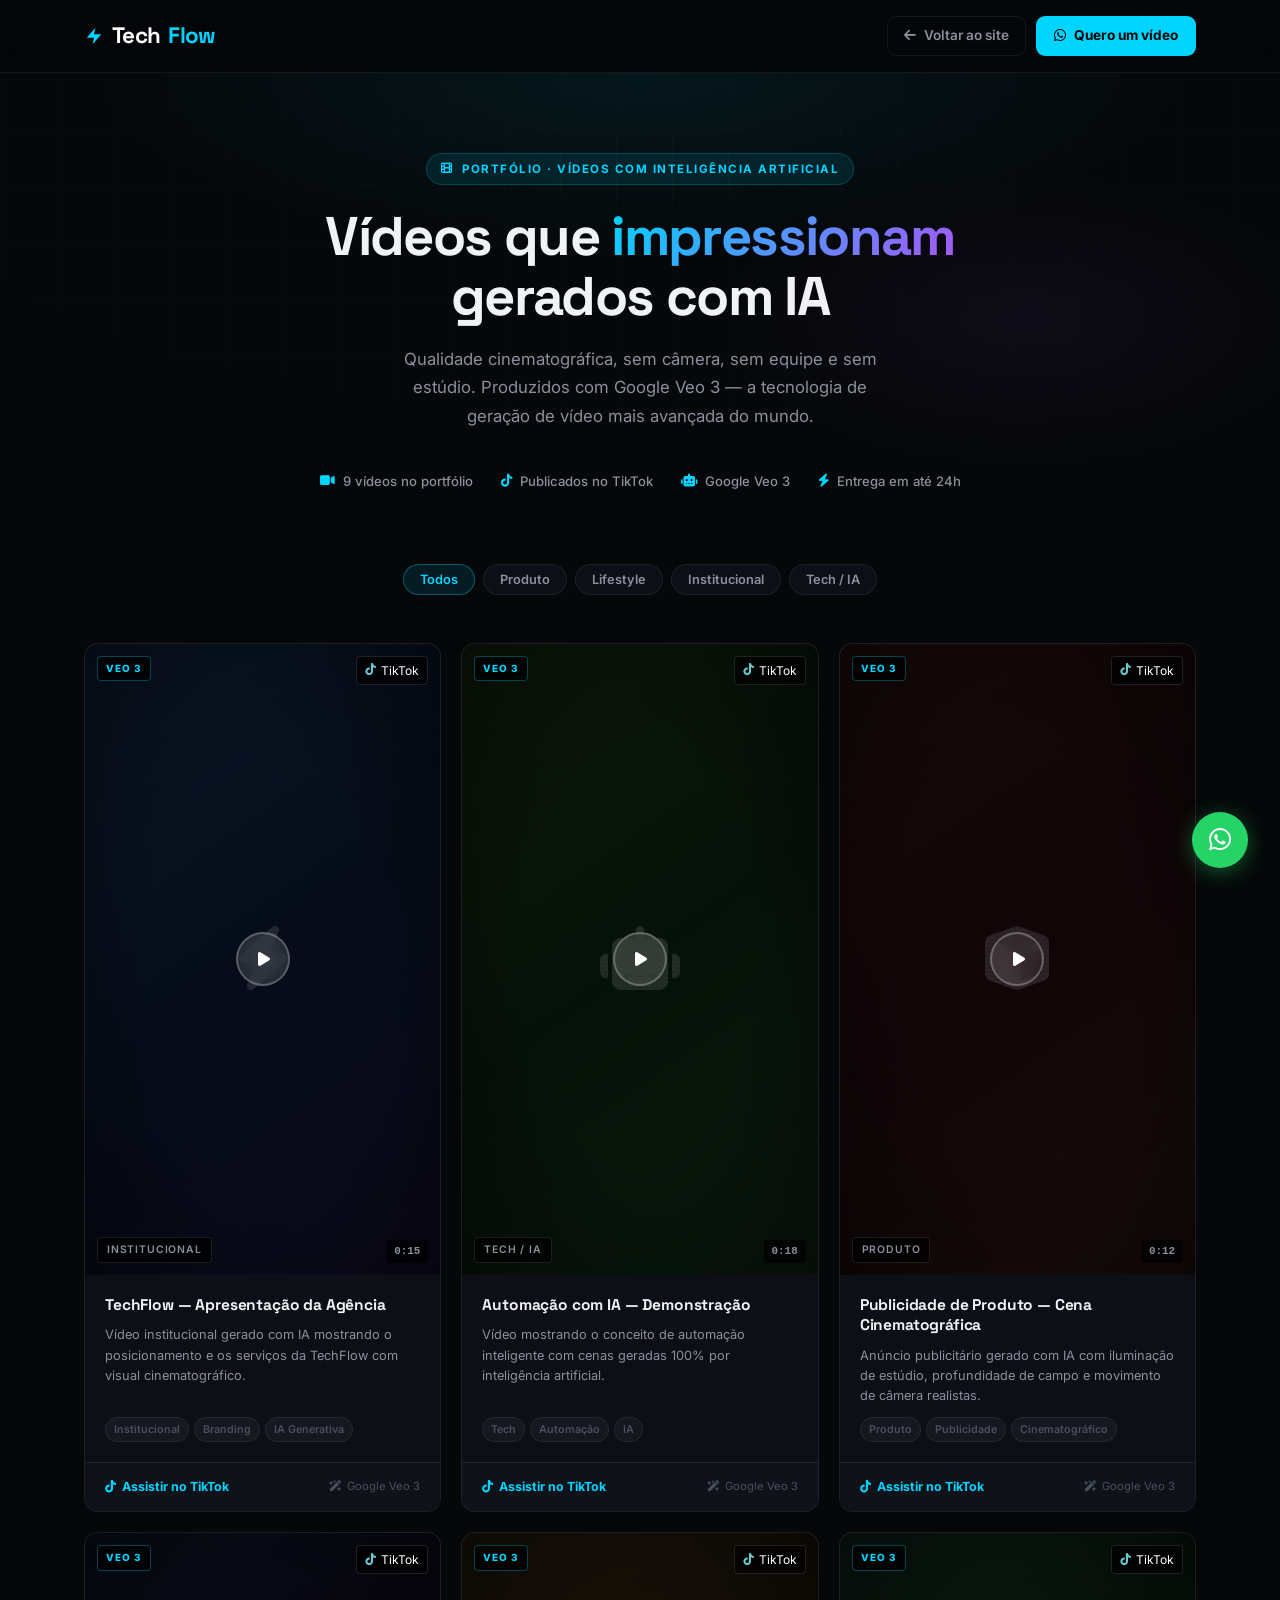
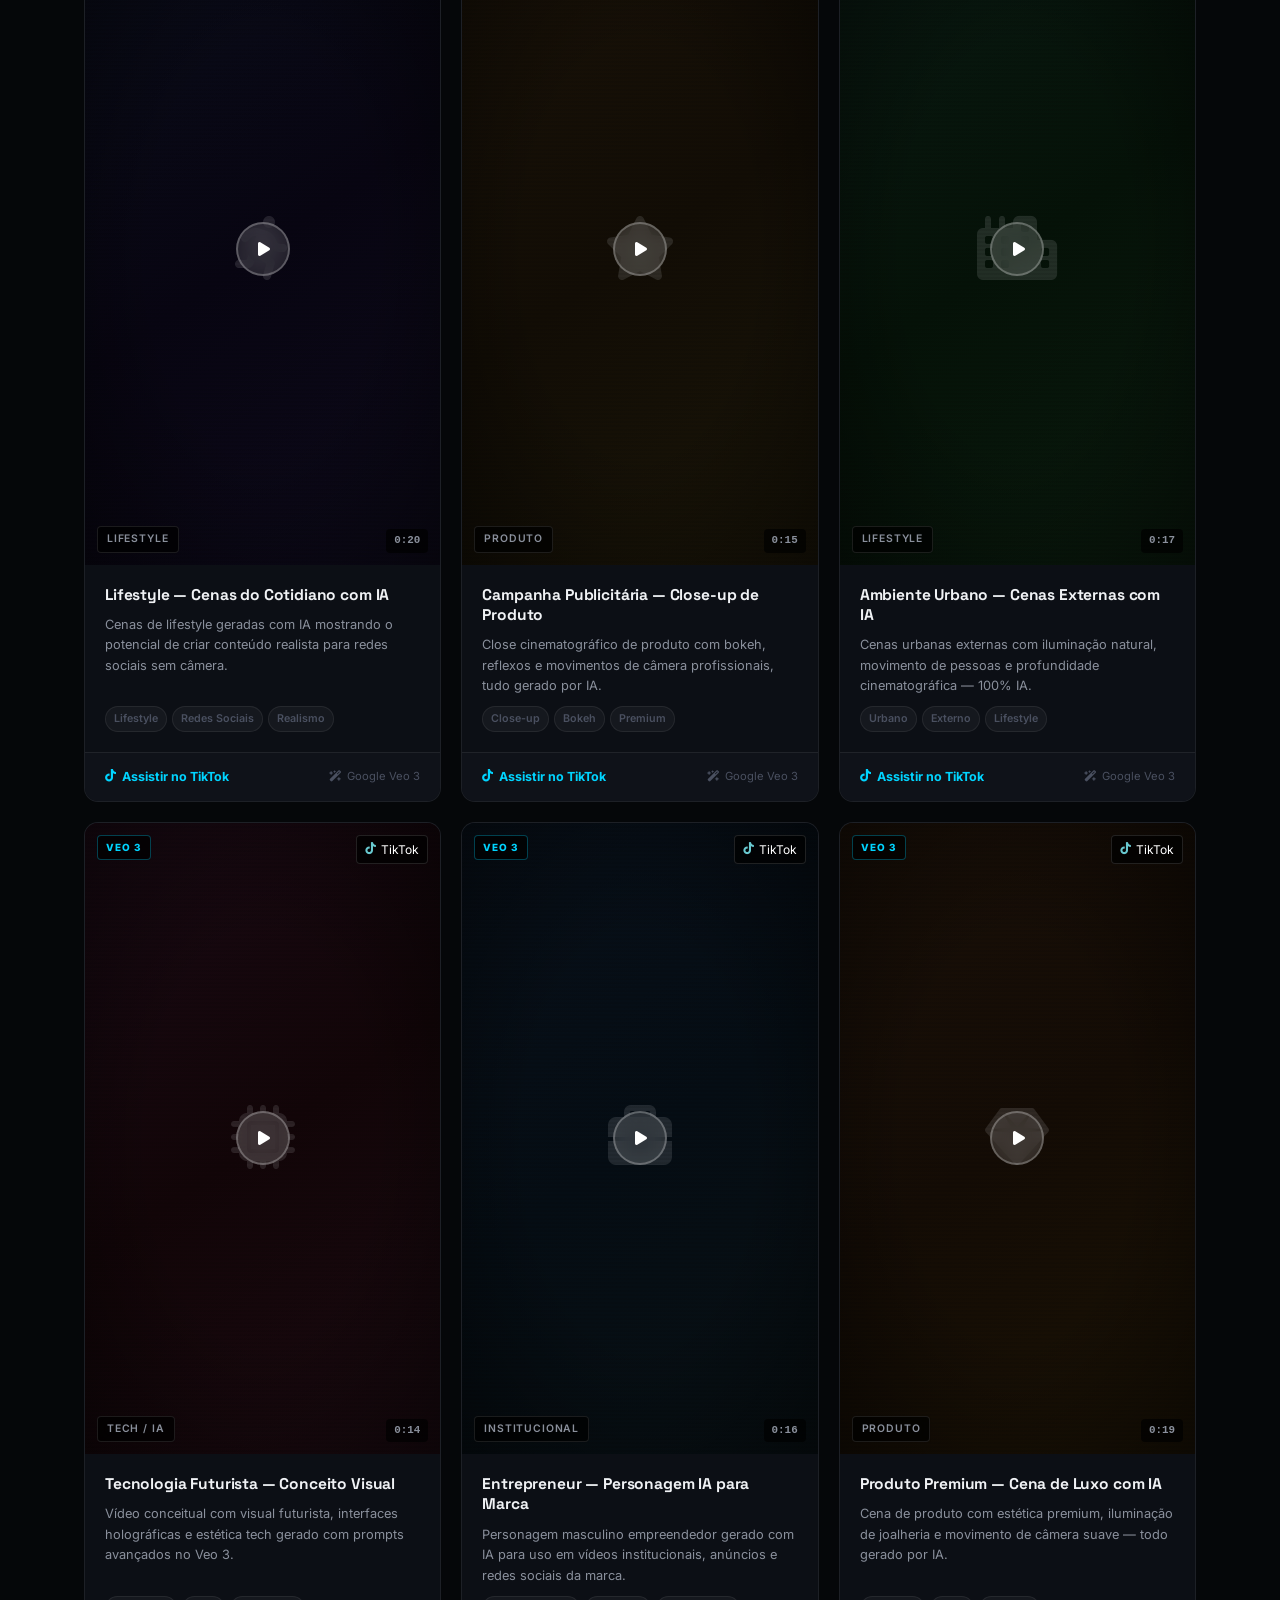
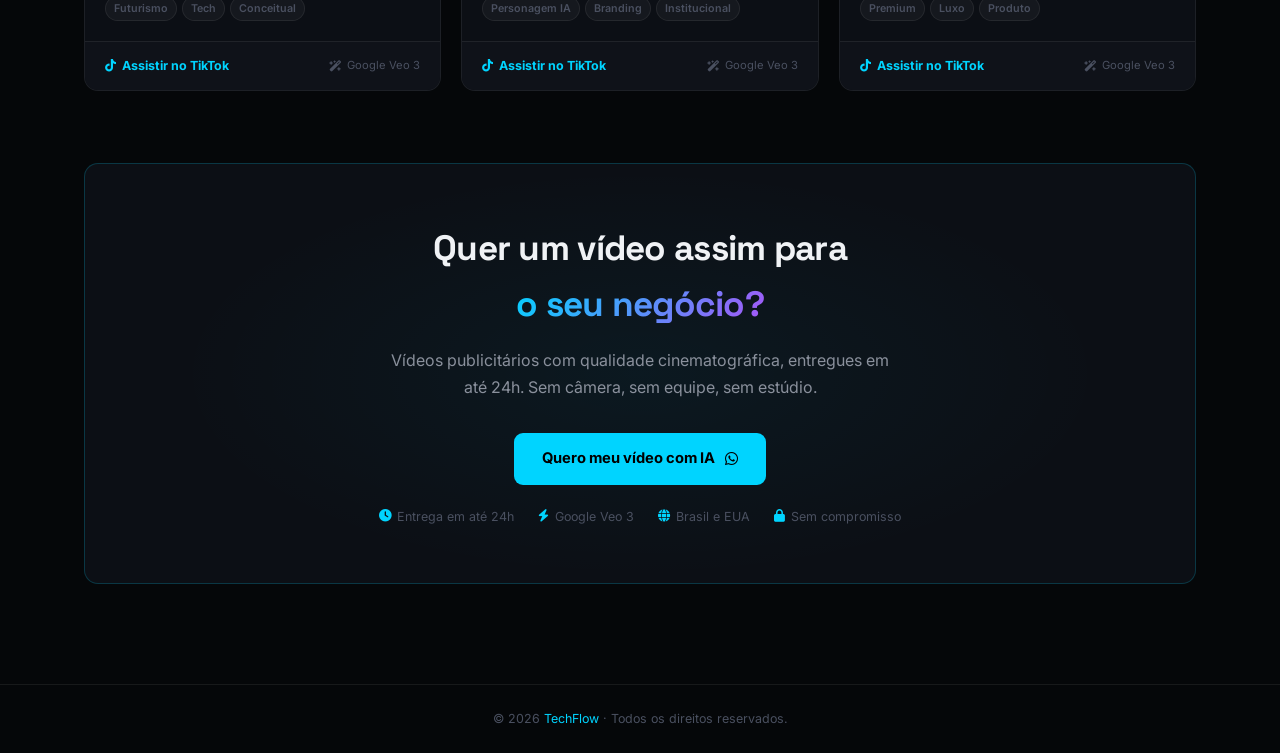
==== videos.html @ dba4c7e2 "projeto final" ====
<!doctype html>
<html lang="pt-br">
  <head>
    <meta charset="UTF-8" />
    <meta name="viewport" content="width=device-width, initial-scale=1.0" />
    <title>Vídeos com IA | TechFlow</title>
    <meta name="description" content="Portfólio de vídeos publicitários gerados com Inteligência Artificial pela TechFlow. Qualidade cinematográfica sem câmera." />

    <!-- Open Graph -->
    <meta property="og:title" content="Vídeos com IA | TechFlow" />
    <meta property="og:description" content="Vídeos publicitários gerados com IA. Qualidade cinematográfica, entrega rápida." />
    <meta property="og:url" content="https://site-techflow.vercel.app/videos.html" />

    <!-- Favicon -->
    <link rel="icon" type="image/svg+xml" href="data:image/svg+xml,<svg xmlns='http://www.w3.org/2000/svg' viewBox='0 0 32 32'><rect width='32' height='32' rx='8' fill='%2305070a'/><text x='50%25' y='54%25' dominant-baseline='middle' text-anchor='middle' font-size='20' fill='%2300d4ff'>⚡</text></svg>" />

    <!-- Fonts -->
    <link rel="preconnect" href="https://fonts.googleapis.com" />
    <link rel="preconnect" href="https://fonts.gstatic.com" crossorigin />
    <link href="https://fonts.googleapis.com/css2?family=Inter:wght@300;400;500;600;700;800;900&family=Space+Grotesk:wght@400;500;600;700;800&display=swap" rel="stylesheet" />
    <link rel="stylesheet" href="https://cdnjs.cloudflare.com/ajax/libs/font-awesome/6.5.0/css/all.min.css" />

    <style>
      *, *::before, *::after { margin: 0; padding: 0; box-sizing: border-box; }

      :root {
        --cyan:       #00d4ff;
        --cyan-dim:   rgba(0,212,255,0.10);
        --purple:     #a855f7;
        --green:      #22c55e;
        --bg:         #050709;
        --bg-card:    #0c0f15;
        --bg-card2:   #0f1219;
        --border:     rgba(255,255,255,0.07);
        --border-h:   rgba(0,212,255,0.35);
        --text:       #f0f2f5;
        --text-muted: #8a909c;
        --text-dim:   #4a5060;
        --radius:     14px;
        --radius-sm:  9px;
        --font-d:     'Space Grotesk', sans-serif;
        --font-b:     'Inter', sans-serif;
        --ease:       cubic-bezier(0.4,0,0.2,1);
        --t:          0.22s var(--ease);
      }

      html { scroll-behavior: smooth; }

      body {
        background: var(--bg);
        color: var(--text);
        font-family: var(--font-b);
        overflow-x: hidden;
        -webkit-font-smoothing: antialiased;
        line-height: 1.6;
      }

      .container { max-width: 1160px; margin: 0 auto; padding: 0 24px; }

      /* ===== HEADER ===== */
      header {
        position: sticky;
        top: 0;
        z-index: 300;
        background: rgba(5,7,9,0.85);
        backdrop-filter: blur(20px);
        -webkit-backdrop-filter: blur(20px);
        border-bottom: 1px solid var(--border);
      }
      .nav-inner {
        display: flex;
        justify-content: space-between;
        align-items: center;
        padding: 16px 24px;
        max-width: 1160px;
        margin: 0 auto;
      }
      .logo {
        font-family: var(--font-d);
        font-size: 1.4rem;
        font-weight: 800;
        color: #fff;
        text-decoration: none;
        display: flex;
        align-items: center;
        gap: 8px;
        letter-spacing: -0.03em;
      }
      .logo span { color: var(--cyan); }

      .nav-back {
        display: inline-flex;
        align-items: center;
        gap: 8px;
        font-size: 0.85rem;
        font-weight: 600;
        color: var(--text-muted);
        text-decoration: none;
        border: 1px solid var(--border);
        padding: 8px 16px;
        border-radius: var(--radius-sm);
        transition: var(--t);
      }
      .nav-back:hover { color: var(--cyan); border-color: var(--border-h); }

      .nav-cta-header {
        display: inline-flex;
        align-items: center;
        gap: 8px;
        background: var(--cyan);
        color: #000;
        font-weight: 700;
        font-size: 0.85rem;
        padding: 9px 18px;
        border-radius: var(--radius-sm);
        text-decoration: none;
        transition: var(--t);
      }
      .nav-cta-header:hover { background: #00bfe8; transform: translateY(-1px); }

      .nav-actions { display: flex; align-items: center; gap: 10px; }

      /* ===== HERO ===== */
      .page-hero {
        padding: 80px 0 64px;
        text-align: center;
        position: relative;
        overflow: hidden;
      }
      .page-hero::before {
        content: '';
        position: absolute;
        inset: 0;
        background:
          radial-gradient(ellipse 70% 60% at 50% 0%, rgba(0,212,255,0.08) 0%, transparent 65%),
          radial-gradient(ellipse 40% 50% at 80% 50%, rgba(168,85,247,0.06) 0%, transparent 60%);
        pointer-events: none;
      }
      .page-hero::after {
        content: '';
        position: absolute;
        inset: 0;
        background-image:
          linear-gradient(rgba(255,255,255,0.018) 1px, transparent 1px),
          linear-gradient(90deg, rgba(255,255,255,0.018) 1px, transparent 1px);
        background-size: 56px 56px;
        mask-image: radial-gradient(ellipse 80% 70% at 50% 20%, black, transparent);
        pointer-events: none;
      }

      .page-hero-content { position: relative; z-index: 1; }

      .hero-badge {
        display: inline-flex;
        align-items: center;
        gap: 8px;
        font-size: 0.72rem;
        font-weight: 700;
        letter-spacing: 0.13em;
        text-transform: uppercase;
        color: var(--cyan);
        background: var(--cyan-dim);
        border: 1px solid rgba(0,212,255,0.2);
        padding: 6px 14px;
        border-radius: 100px;
        margin-bottom: 22px;
      }

      .page-hero h1 {
        font-family: var(--font-d);
        font-size: clamp(2rem, 5vw, 3.4rem);
        font-weight: 800;
        line-height: 1.1;
        letter-spacing: -0.03em;
        margin-bottom: 18px;
      }
      .gradient-text {
        background: linear-gradient(130deg, var(--cyan) 0%, var(--purple) 100%);
        -webkit-background-clip: text;
        -webkit-text-fill-color: transparent;
        background-clip: text;
      }

      .page-hero p {
        color: var(--text-muted);
        font-size: 1.05rem;
        max-width: 520px;
        margin: 0 auto 40px;
        line-height: 1.7;
      }

      .hero-meta {
        display: flex;
        align-items: center;
        justify-content: center;
        gap: 28px;
        flex-wrap: wrap;
        margin-bottom: 8px;
      }
      .meta-item {
        display: flex;
        align-items: center;
        gap: 8px;
        font-size: 0.82rem;
        color: var(--text-muted);
        font-weight: 500;
      }
      .meta-item i { color: var(--cyan); }

      /* ===== FILTER BAR ===== */
      .filter-bar {
        padding: 0 0 48px;
        display: flex;
        justify-content: center;
        gap: 8px;
        flex-wrap: wrap;
      }
      .filter-btn {
        background: var(--bg-card);
        border: 1px solid var(--border);
        color: var(--text-muted);
        font-family: var(--font-b);
        font-size: 0.8rem;
        font-weight: 600;
        padding: 7px 16px;
        border-radius: 100px;
        cursor: pointer;
        transition: var(--t);
      }
      .filter-btn:hover { border-color: var(--border-h); color: var(--text); }
      .filter-btn.active {
        background: var(--cyan-dim);
        border-color: rgba(0,212,255,0.35);
        color: var(--cyan);
      }

      /* ===== VIDEO GRID ===== */
      .videos-section { padding-bottom: 100px; }

      .video-grid {
        display: grid;
        grid-template-columns: repeat(3, 1fr);
        gap: 20px;
      }

      .video-card {
        background: var(--bg-card);
        border: 1px solid var(--border);
        border-radius: var(--radius);
        overflow: hidden;
        display: flex;
        flex-direction: column;
        transition: border-color var(--t), transform var(--t), box-shadow var(--t);
        cursor: pointer;
        text-decoration: none;
        color: inherit;
      }
      .video-card:hover {
        border-color: var(--border-h);
        transform: translateY(-6px);
        box-shadow: 0 20px 52px rgba(0,212,255,0.09);
      }
      .video-card:hover .play-btn { transform: scale(1.12); background: var(--cyan); }
      .video-card:hover .play-btn i { color: #000; }
      .video-card:hover .thumb-overlay { opacity: 1; }

      /* Thumbnail area */
      .video-thumb {
        position: relative;
        aspect-ratio: 9/16;
        background: var(--bg-card2);
        overflow: hidden;
        display: flex;
        align-items: center;
        justify-content: center;
      }

      /* Fake cinematic thumbnail */
      .video-thumb-bg {
        position: absolute;
        inset: 0;
        display: flex;
        align-items: center;
        justify-content: center;
      }

      .thumb-gradient-1 { background: linear-gradient(145deg, #0a1628 0%, #050d1a 50%, #0d0a1f 100%); }
      .thumb-gradient-2 { background: linear-gradient(145deg, #0d1a0a 0%, #051208 50%, #0a1a0d 100%); }
      .thumb-gradient-3 { background: linear-gradient(145deg, #1a0a0a 0%, #120508 50%, #1a0d0a 100%); }
      .thumb-gradient-4 { background: linear-gradient(145deg, #0a0d1a 0%, #080512 50%, #0d0a1a 100%); }
      .thumb-gradient-5 { background: linear-gradient(145deg, #1a1208 0%, #120d05 50%, #1a1508 100%); }
      .thumb-gradient-6 { background: linear-gradient(145deg, #0a1a12 0%, #051208 50%, #0a1a0d 100%); }
      .thumb-gradient-7 { background: linear-gradient(145deg, #1a0a14 0%, #120508 50%, #1a0a10 100%); }
      .thumb-gradient-8 { background: linear-gradient(145deg, #08101a 0%, #050d14 50%, #081014 100%); }
      .thumb-gradient-9 { background: linear-gradient(145deg, #1a1008 0%, #140c05 50%, #1a1205 100%); }

      .thumb-icon {
        font-size: 4rem;
        opacity: 0.12;
        position: absolute;
      }
      .thumb-scanlines {
        position: absolute;
        inset: 0;
        background: repeating-linear-gradient(
          0deg,
          transparent,
          transparent 2px,
          rgba(0,0,0,0.08) 2px,
          rgba(0,0,0,0.08) 4px
        );
        pointer-events: none;
      }
      .thumb-vignette {
        position: absolute;
        inset: 0;
        background: radial-gradient(ellipse 80% 80% at 50% 50%, transparent 40%, rgba(0,0,0,0.6) 100%);
        pointer-events: none;
      }

      /* "AI" badge on thumb */
      .thumb-ai-badge {
        position: absolute;
        top: 12px;
        left: 12px;
        background: rgba(0,0,0,0.7);
        border: 1px solid rgba(0,212,255,0.3);
        color: var(--cyan);
        font-size: 0.62rem;
        font-weight: 800;
        letter-spacing: 0.1em;
        text-transform: uppercase;
        padding: 4px 8px;
        border-radius: 4px;
        backdrop-filter: blur(8px);
      }

      /* TikTok badge */
      .thumb-platform {
        position: absolute;
        top: 12px;
        right: 12px;
        background: rgba(0,0,0,0.7);
        border: 1px solid rgba(255,255,255,0.12);
        color: #fff;
        font-size: 0.75rem;
        padding: 4px 8px;
        border-radius: 4px;
        backdrop-filter: blur(8px);
        display: flex;
        align-items: center;
        gap: 5px;
      }
      .thumb-platform i { color: #69c9d0; }

      /* Category tag on thumb */
      .thumb-category {
        position: absolute;
        bottom: 12px;
        left: 12px;
        background: rgba(0,0,0,0.7);
        border: 1px solid rgba(255,255,255,0.1);
        color: var(--text-muted);
        font-size: 0.65rem;
        font-weight: 600;
        padding: 4px 9px;
        border-radius: 4px;
        backdrop-filter: blur(8px);
        text-transform: uppercase;
        letter-spacing: 0.08em;
      }

      /* Duration */
      .thumb-duration {
        position: absolute;
        bottom: 12px;
        right: 12px;
        background: rgba(0,0,0,0.7);
        color: var(--text-muted);
        font-size: 0.68rem;
        font-weight: 600;
        padding: 3px 8px;
        border-radius: 4px;
        font-family: monospace;
      }

      /* Play button */
      .play-btn {
        position: absolute;
        width: 54px;
        height: 54px;
        background: rgba(255,255,255,0.1);
        border: 2px solid rgba(255,255,255,0.25);
        border-radius: 50%;
        display: flex;
        align-items: center;
        justify-content: center;
        backdrop-filter: blur(10px);
        transition: var(--t);
        z-index: 2;
      }
      .play-btn i { color: #fff; font-size: 1rem; margin-left: 3px; }

      .thumb-overlay {
        position: absolute;
        inset: 0;
        background: rgba(0,212,255,0.06);
        opacity: 0;
        transition: opacity var(--t);
        pointer-events: none;
      }

      /* Card body */
      .video-card-body {
        padding: 20px;
        flex: 1;
        display: flex;
        flex-direction: column;
        gap: 10px;
      }
      .video-card-body h3 {
        font-family: var(--font-d);
        font-size: 0.97rem;
        font-weight: 700;
        line-height: 1.3;
        letter-spacing: -0.01em;
      }
      .video-card-body p {
        color: var(--text-muted);
        font-size: 0.8rem;
        line-height: 1.6;
        flex: 1;
      }

      .video-tags {
        display: flex;
        flex-wrap: wrap;
        gap: 5px;
        margin-top: auto;
      }
      .vtag {
        font-size: 0.67rem;
        font-weight: 600;
        color: var(--text-dim);
        background: rgba(255,255,255,0.04);
        border: 1px solid var(--border);
        padding: 3px 8px;
        border-radius: 100px;
      }

      .video-card-footer {
        padding: 14px 20px;
        border-top: 1px solid var(--border);
        display: flex;
        align-items: center;
        justify-content: space-between;
        background: var(--bg-card2);
      }
      .vcard-link {
        display: flex;
        align-items: center;
        gap: 6px;
        font-size: 0.78rem;
        font-weight: 700;
        color: var(--cyan);
      }
      .vcard-tool {
        font-size: 0.7rem;
        color: var(--text-dim);
        display: flex;
        align-items: center;
        gap: 5px;
      }
      .vcard-tool i { color: var(--text-dim); }

      /* ===== CTA FINAL ===== */
      .page-cta {
        margin-top: 72px;
        background: var(--bg-card);
        border: 1px solid rgba(0,212,255,0.2);
        border-radius: var(--radius);
        padding: 56px 40px;
        text-align: center;
        position: relative;
        overflow: hidden;
      }
      .page-cta::before {
        content: '';
        position: absolute;
        inset: 0;
        background: radial-gradient(ellipse 60% 70% at 50% 50%, rgba(0,212,255,0.05) 0%, transparent 70%);
        pointer-events: none;
      }
      .page-cta-content { position: relative; z-index: 1; }
      .page-cta h2 {
        font-family: var(--font-d);
        font-size: clamp(1.5rem, 3.5vw, 2.2rem);
        font-weight: 800;
        letter-spacing: -0.02em;
        margin-bottom: 14px;
      }
      .page-cta p {
        color: var(--text-muted);
        font-size: 1rem;
        max-width: 500px;
        margin: 0 auto 32px;
        line-height: 1.7;
      }
      .btn-primary {
        display: inline-flex;
        align-items: center;
        gap: 10px;
        background: var(--cyan);
        color: #000;
        padding: 14px 28px;
        border-radius: var(--radius-sm);
        font-weight: 700;
        font-size: 0.92rem;
        text-decoration: none;
        transition: var(--t);
      }
      .btn-primary:hover {
        background: #00bfe8;
        transform: translateY(-2px);
        box-shadow: 0 8px 32px rgba(0,212,255,0.3);
      }

      .cta-meta {
        display: flex;
        align-items: center;
        justify-content: center;
        gap: 24px;
        margin-top: 22px;
        flex-wrap: wrap;
      }
      .cta-meta span {
        display: flex;
        align-items: center;
        gap: 6px;
        font-size: 0.78rem;
        color: var(--text-dim);
      }
      .cta-meta i { color: var(--cyan); }

      /* ===== FOOTER MINI ===== */
      .footer-mini {
        border-top: 1px solid var(--border);
        padding: 24px;
        text-align: center;
      }
      .footer-mini p { color: var(--text-dim); font-size: 0.78rem; }
      .footer-mini a { color: var(--cyan); text-decoration: none; }

      /* WhatsApp float */
      .whatsapp-float {
        position: fixed;
        width: 56px;
        height: 56px;
        bottom: 32px;
        right: 32px;
        background: #25d366;
        color: #fff;
        border-radius: 50%;
        display: flex;
        align-items: center;
        justify-content: center;
        font-size: 1.6rem;
        box-shadow: 0 4px 22px rgba(37,211,102,0.4);
        z-index: 999;
        text-decoration: none;
        transition: var(--t);
      }
      .whatsapp-float:hover { transform: scale(1.1); box-shadow: 0 6px 30px rgba(37,211,102,0.55); }

      /* ===== REVEAL ===== */
      .reveal {
        opacity: 0;
        transform: translateY(20px);
        transition: opacity 0.5s var(--ease), transform 0.5s var(--ease);
      }
      .reveal.revealed { opacity: 1; transform: translateY(0); }

      /* ===== RESPONSIVE ===== */
      @media (max-width: 900px) {
        .video-grid { grid-template-columns: repeat(2, 1fr); }
      }
      @media (max-width: 600px) {
        .video-grid { grid-template-columns: 1fr; }
        .nav-actions .nav-back span { display: none; }
        .page-hero h1 { font-size: 1.9rem; }
        .page-cta { padding: 40px 20px; }
        .cta-meta { gap: 14px; }
        .whatsapp-float { width: 50px; height: 50px; bottom: 20px; right: 20px; font-size: 1.4rem; }
      }

      @media (prefers-reduced-motion: reduce) {
        *, *::before, *::after { animation-duration: 0.01ms !important; transition-duration: 0.01ms !important; }
      }
    </style>
  </head>
  <body>

    <!-- HEADER -->
    <header>
      <div class="nav-inner">
        <a href="index.html" class="logo">
          <svg width="20" height="20" viewBox="0 0 22 22" fill="none"><path d="M12.5 2L3 13h8l-1.5 7L19 9h-8L12.5 2z" fill="#00d4ff"/></svg>
          Tech<span>Flow</span>
        </a>
        <div class="nav-actions">
          <a href="index.html" class="nav-back">
            <i class="fas fa-arrow-left"></i>
            <span>Voltar ao site</span>
          </a>
          <a href="https://api.whatsapp.com/send?phone=5531999232730&text=Vi%20os%20vídeos%20com%20IA%20da%20TechFlow%20e%20quero%20um%20para%20meu%20negócio!" target="_blank" rel="noopener noreferrer" class="nav-cta-header">
            <i class="fab fa-whatsapp"></i> Quero um vídeo
          </a>
        </div>
      </div>
    </header>

    <!-- HERO -->
    <section class="page-hero">
      <div class="container page-hero-content">
        <div class="hero-badge">
          <i class="fas fa-film"></i> Portfólio · Vídeos com Inteligência Artificial
        </div>
        <h1>
          Vídeos que <span class="gradient-text">impressionam</span><br />
          gerados com IA
        </h1>
        <p>
          Qualidade cinematográfica, sem câmera, sem equipe e sem estúdio.
          Produzidos com Google Veo 3 — a tecnologia de geração de vídeo mais avançada do mundo.
        </p>
        <div class="hero-meta">
          <div class="meta-item"><i class="fas fa-video"></i> 9 vídeos no portfólio</div>
          <div class="meta-item"><i class="fab fa-tiktok"></i> Publicados no TikTok</div>
          <div class="meta-item"><i class="fas fa-robot"></i> Google Veo 3</div>
          <div class="meta-item"><i class="fas fa-bolt"></i> Entrega em até 24h</div>
        </div>
      </div>
    </section>

    <!-- FILTER BAR -->
    <div class="container">
      <div class="filter-bar">
        <button class="filter-btn active" data-filter="all">Todos</button>
        <button class="filter-btn" data-filter="produto">Produto</button>
        <button class="filter-btn" data-filter="lifestyle">Lifestyle</button>
        <button class="filter-btn" data-filter="institucional">Institucional</button>
        <button class="filter-btn" data-filter="tech">Tech / IA</button>
      </div>
    </div>

    <!-- GRID DE VÍDEOS -->
    <section class="videos-section">
      <div class="container">
        <div class="video-grid" id="videoGrid">

          <!-- VÍDEO 1 -->
          <a href="https://vt.tiktok.com/ZSQWH7r4r/" target="_blank" rel="noopener noreferrer"
             class="video-card reveal" data-category="institucional">
            <div class="video-thumb thumb-gradient-1">
              <div class="video-thumb-bg thumb-gradient-1"></div>
              <div class="thumb-icon"><i class="fas fa-bolt"></i></div>
              <div class="thumb-scanlines"></div>
              <div class="thumb-vignette"></div>
              <div class="thumb-ai-badge">Veo 3</div>
              <div class="thumb-platform"><i class="fab fa-tiktok"></i> TikTok</div>
              <div class="thumb-category">Institucional</div>
              <div class="thumb-duration">0:15</div>
              <div class="play-btn"><i class="fas fa-play"></i></div>
              <div class="thumb-overlay"></div>
            </div>
            <div class="video-card-body">
              <h3>TechFlow — Apresentação da Agência</h3>
              <p>Vídeo institucional gerado com IA mostrando o posicionamento e os serviços da TechFlow com visual cinematográfico.</p>
              <div class="video-tags">
                <span class="vtag">Institucional</span>
                <span class="vtag">Branding</span>
                <span class="vtag">IA Generativa</span>
              </div>
            </div>
            <div class="video-card-footer">
              <span class="vcard-link"><i class="fab fa-tiktok"></i> Assistir no TikTok</span>
              <span class="vcard-tool"><i class="fas fa-wand-magic-sparkles"></i> Google Veo 3</span>
            </div>
          </a>

          <!-- VÍDEO 2 -->
          <a href="https://vt.tiktok.com/ZSQW9h8Gh/" target="_blank" rel="noopener noreferrer"
             class="video-card reveal" data-category="tech">
            <div class="video-thumb thumb-gradient-2">
              <div class="video-thumb-bg thumb-gradient-2"></div>
              <div class="thumb-icon"><i class="fas fa-robot"></i></div>
              <div class="thumb-scanlines"></div>
              <div class="thumb-vignette"></div>
              <div class="thumb-ai-badge">Veo 3</div>
              <div class="thumb-platform"><i class="fab fa-tiktok"></i> TikTok</div>
              <div class="thumb-category">Tech / IA</div>
              <div class="thumb-duration">0:18</div>
              <div class="play-btn"><i class="fas fa-play"></i></div>
              <div class="thumb-overlay"></div>
            </div>
            <div class="video-card-body">
              <h3>Automação com IA — Demonstração</h3>
              <p>Vídeo mostrando o conceito de automação inteligente com cenas geradas 100% por inteligência artificial.</p>
              <div class="video-tags">
                <span class="vtag">Tech</span>
                <span class="vtag">Automação</span>
                <span class="vtag">IA</span>
              </div>
            </div>
            <div class="video-card-footer">
              <span class="vcard-link"><i class="fab fa-tiktok"></i> Assistir no TikTok</span>
              <span class="vcard-tool"><i class="fas fa-wand-magic-sparkles"></i> Google Veo 3</span>
            </div>
          </a>

          <!-- VÍDEO 3 -->
          <a href="https://vt.tiktok.com/ZSQW9G3PN/" target="_blank" rel="noopener noreferrer"
             class="video-card reveal" data-category="produto">
            <div class="video-thumb thumb-gradient-3">
              <div class="video-thumb-bg thumb-gradient-3"></div>
              <div class="thumb-icon"><i class="fas fa-cube"></i></div>
              <div class="thumb-scanlines"></div>
              <div class="thumb-vignette"></div>
              <div class="thumb-ai-badge">Veo 3</div>
              <div class="thumb-platform"><i class="fab fa-tiktok"></i> TikTok</div>
              <div class="thumb-category">Produto</div>
              <div class="thumb-duration">0:12</div>
              <div class="play-btn"><i class="fas fa-play"></i></div>
              <div class="thumb-overlay"></div>
            </div>
            <div class="video-card-body">
              <h3>Publicidade de Produto — Cena Cinematográfica</h3>
              <p>Anúncio publicitário gerado com IA com iluminação de estúdio, profundidade de campo e movimento de câmera realistas.</p>
              <div class="video-tags">
                <span class="vtag">Produto</span>
                <span class="vtag">Publicidade</span>
                <span class="vtag">Cinematográfico</span>
              </div>
            </div>
            <div class="video-card-footer">
              <span class="vcard-link"><i class="fab fa-tiktok"></i> Assistir no TikTok</span>
              <span class="vcard-tool"><i class="fas fa-wand-magic-sparkles"></i> Google Veo 3</span>
            </div>
          </a>

          <!-- VÍDEO 4 -->
          <a href="https://vt.tiktok.com/ZSQWx6Knn/" target="_blank" rel="noopener noreferrer"
             class="video-card reveal" data-category="lifestyle">
            <div class="video-thumb thumb-gradient-4">
              <div class="video-thumb-bg thumb-gradient-4"></div>
              <div class="thumb-icon"><i class="fas fa-person-running"></i></div>
              <div class="thumb-scanlines"></div>
              <div class="thumb-vignette"></div>
              <div class="thumb-ai-badge">Veo 3</div>
              <div class="thumb-platform"><i class="fab fa-tiktok"></i> TikTok</div>
              <div class="thumb-category">Lifestyle</div>
              <div class="thumb-duration">0:20</div>
              <div class="play-btn"><i class="fas fa-play"></i></div>
              <div class="thumb-overlay"></div>
            </div>
            <div class="video-card-body">
              <h3>Lifestyle — Cenas do Cotidiano com IA</h3>
              <p>Cenas de lifestyle geradas com IA mostrando o potencial de criar conteúdo realista para redes sociais sem câmera.</p>
              <div class="video-tags">
                <span class="vtag">Lifestyle</span>
                <span class="vtag">Redes Sociais</span>
                <span class="vtag">Realismo</span>
              </div>
            </div>
            <div class="video-card-footer">
              <span class="vcard-link"><i class="fab fa-tiktok"></i> Assistir no TikTok</span>
              <span class="vcard-tool"><i class="fas fa-wand-magic-sparkles"></i> Google Veo 3</span>
            </div>
          </a>

          <!-- VÍDEO 5 -->
          <a href="https://vt.tiktok.com/ZSQWxfpN2/" target="_blank" rel="noopener noreferrer"
             class="video-card reveal" data-category="produto">
            <div class="video-thumb thumb-gradient-5">
              <div class="video-thumb-bg thumb-gradient-5"></div>
              <div class="thumb-icon"><i class="fas fa-star"></i></div>
              <div class="thumb-scanlines"></div>
              <div class="thumb-vignette"></div>
              <div class="thumb-ai-badge">Veo 3</div>
              <div class="thumb-platform"><i class="fab fa-tiktok"></i> TikTok</div>
              <div class="thumb-category">Produto</div>
              <div class="thumb-duration">0:15</div>
              <div class="play-btn"><i class="fas fa-play"></i></div>
              <div class="thumb-overlay"></div>
            </div>
            <div class="video-card-body">
              <h3>Campanha Publicitária — Close-up de Produto</h3>
              <p>Close cinematográfico de produto com bokeh, reflexos e movimentos de câmera profissionais, tudo gerado por IA.</p>
              <div class="video-tags">
                <span class="vtag">Close-up</span>
                <span class="vtag">Bokeh</span>
                <span class="vtag">Premium</span>
              </div>
            </div>
            <div class="video-card-footer">
              <span class="vcard-link"><i class="fab fa-tiktok"></i> Assistir no TikTok</span>
              <span class="vcard-tool"><i class="fas fa-wand-magic-sparkles"></i> Google Veo 3</span>
            </div>
          </a>

          <!-- VÍDEO 6 -->
          <a href="https://vt.tiktok.com/ZSQWxkrcB/" target="_blank" rel="noopener noreferrer"
             class="video-card reveal" data-category="lifestyle">
            <div class="video-thumb thumb-gradient-6">
              <div class="video-thumb-bg thumb-gradient-6"></div>
              <div class="thumb-icon"><i class="fas fa-city"></i></div>
              <div class="thumb-scanlines"></div>
              <div class="thumb-vignette"></div>
              <div class="thumb-ai-badge">Veo 3</div>
              <div class="thumb-platform"><i class="fab fa-tiktok"></i> TikTok</div>
              <div class="thumb-category">Lifestyle</div>
              <div class="thumb-duration">0:17</div>
              <div class="play-btn"><i class="fas fa-play"></i></div>
              <div class="thumb-overlay"></div>
            </div>
            <div class="video-card-body">
              <h3>Ambiente Urbano — Cenas Externas com IA</h3>
              <p>Cenas urbanas externas com iluminação natural, movimento de pessoas e profundidade cinematográfica — 100% IA.</p>
              <div class="video-tags">
                <span class="vtag">Urbano</span>
                <span class="vtag">Externo</span>
                <span class="vtag">Lifestyle</span>
              </div>
            </div>
            <div class="video-card-footer">
              <span class="vcard-link"><i class="fab fa-tiktok"></i> Assistir no TikTok</span>
              <span class="vcard-tool"><i class="fas fa-wand-magic-sparkles"></i> Google Veo 3</span>
            </div>
          </a>

          <!-- VÍDEO 7 -->
          <a href="https://vt.tiktok.com/ZSQWxfoyF/" target="_blank" rel="noopener noreferrer"
             class="video-card reveal" data-category="tech">
            <div class="video-thumb thumb-gradient-7">
              <div class="video-thumb-bg thumb-gradient-7"></div>
              <div class="thumb-icon"><i class="fas fa-microchip"></i></div>
              <div class="thumb-scanlines"></div>
              <div class="thumb-vignette"></div>
              <div class="thumb-ai-badge">Veo 3</div>
              <div class="thumb-platform"><i class="fab fa-tiktok"></i> TikTok</div>
              <div class="thumb-category">Tech / IA</div>
              <div class="thumb-duration">0:14</div>
              <div class="play-btn"><i class="fas fa-play"></i></div>
              <div class="thumb-overlay"></div>
            </div>
            <div class="video-card-body">
              <h3>Tecnologia Futurista — Conceito Visual</h3>
              <p>Vídeo conceitual com visual futurista, interfaces holográficas e estética tech gerado com prompts avançados no Veo 3.</p>
              <div class="video-tags">
                <span class="vtag">Futurismo</span>
                <span class="vtag">Tech</span>
                <span class="vtag">Conceitual</span>
              </div>
            </div>
            <div class="video-card-footer">
              <span class="vcard-link"><i class="fab fa-tiktok"></i> Assistir no TikTok</span>
              <span class="vcard-tool"><i class="fas fa-wand-magic-sparkles"></i> Google Veo 3</span>
            </div>
          </a>

          <!-- VÍDEO 8 -->
          <a href="https://vt.tiktok.com/ZSQWx42r3/" target="_blank" rel="noopener noreferrer"
             class="video-card reveal" data-category="institucional">
            <div class="video-thumb thumb-gradient-8">
              <div class="video-thumb-bg thumb-gradient-8"></div>
              <div class="thumb-icon"><i class="fas fa-briefcase"></i></div>
              <div class="thumb-scanlines"></div>
              <div class="thumb-vignette"></div>
              <div class="thumb-ai-badge">Veo 3</div>
              <div class="thumb-platform"><i class="fab fa-tiktok"></i> TikTok</div>
              <div class="thumb-category">Institucional</div>
              <div class="thumb-duration">0:16</div>
              <div class="play-btn"><i class="fas fa-play"></i></div>
              <div class="thumb-overlay"></div>
            </div>
            <div class="video-card-body">
              <h3>Entrepreneur — Personagem IA para Marca</h3>
              <p>Personagem masculino empreendedor gerado com IA para uso em vídeos institucionais, anúncios e redes sociais da marca.</p>
              <div class="video-tags">
                <span class="vtag">Personagem IA</span>
                <span class="vtag">Branding</span>
                <span class="vtag">Institucional</span>
              </div>
            </div>
            <div class="video-card-footer">
              <span class="vcard-link"><i class="fab fa-tiktok"></i> Assistir no TikTok</span>
              <span class="vcard-tool"><i class="fas fa-wand-magic-sparkles"></i> Google Veo 3</span>
            </div>
          </a>

          <!-- VÍDEO 9 -->
          <a href="https://vt.tiktok.com/ZSQWxwoXa/" target="_blank" rel="noopener noreferrer"
             class="video-card reveal" data-category="produto">
            <div class="video-thumb thumb-gradient-9">
              <div class="video-thumb-bg thumb-gradient-9"></div>
              <div class="thumb-icon"><i class="fas fa-gem"></i></div>
              <div class="thumb-scanlines"></div>
              <div class="thumb-vignette"></div>
              <div class="thumb-ai-badge">Veo 3</div>
              <div class="thumb-platform"><i class="fab fa-tiktok"></i> TikTok</div>
              <div class="thumb-category">Produto</div>
              <div class="thumb-duration">0:19</div>
              <div class="play-btn"><i class="fas fa-play"></i></div>
              <div class="thumb-overlay"></div>
            </div>
            <div class="video-card-body">
              <h3>Produto Premium — Cena de Luxo com IA</h3>
              <p>Cena de produto com estética premium, iluminação de joalheria e movimento de câmera suave — todo gerado por IA.</p>
              <div class="video-tags">
                <span class="vtag">Premium</span>
                <span class="vtag">Luxo</span>
                <span class="vtag">Produto</span>
              </div>
            </div>
            <div class="video-card-footer">
              <span class="vcard-link"><i class="fab fa-tiktok"></i> Assistir no TikTok</span>
              <span class="vcard-tool"><i class="fas fa-wand-magic-sparkles"></i> Google Veo 3</span>
            </div>
          </a>

        </div><!-- /video-grid -->

        <!-- CTA FINAL -->
        <div class="page-cta reveal">
          <div class="page-cta-content">
            <h2>Quer um vídeo assim para<br /><span class="gradient-text">o seu negócio?</span></h2>
            <p>Vídeos publicitários com qualidade cinematográfica, entregues em até 24h. Sem câmera, sem equipe, sem estúdio.</p>
            <a href="https://api.whatsapp.com/send?phone=5531999232730&text=Vi%20os%20vídeos%20com%20IA%20da%20TechFlow%20e%20quero%20um%20para%20meu%20negócio!" target="_blank" rel="noopener noreferrer" class="btn-primary">
              Quero meu vídeo com IA <i class="fab fa-whatsapp"></i>
            </a>
            <div class="cta-meta">
              <span><i class="fas fa-clock"></i> Entrega em até 24h</span>
              <span><i class="fas fa-bolt"></i> Google Veo 3</span>
              <span><i class="fas fa-globe"></i> Brasil e EUA</span>
              <span><i class="fas fa-lock"></i> Sem compromisso</span>
            </div>
          </div>
        </div>

      </div>
    </section>

    <!-- FOOTER MINI -->
    <footer class="footer-mini">
      <p>© <span id="year"></span> <a href="index.html">TechFlow</a> · Todos os direitos reservados.</p>
    </footer>

    <!-- WhatsApp float -->
    <a href="https://api.whatsapp.com/send?phone=5531999232730&text=Vi%20os%20vídeos%20com%20IA%20da%20TechFlow%20e%20quero%20um%20para%20meu%20negócio!" class="whatsapp-float" target="_blank" rel="noopener noreferrer" aria-label="Falar no WhatsApp">
      <i class="fab fa-whatsapp"></i>
    </a>

    <script>
      // Copyright
      document.getElementById('year').textContent = new Date().getFullYear();

      // Scroll reveal
      const observer = new IntersectionObserver((entries) => {
        entries.forEach((entry, i) => {
          if (entry.isIntersecting) {
            setTimeout(() => {
              entry.target.classList.add('revealed');
            }, i * 80);
            observer.unobserve(entry.target);
          }
        });
      }, { threshold: 0.08, rootMargin: '0px 0px -30px 0px' });

      document.querySelectorAll('.reveal').forEach(el => observer.observe(el));

      // Filter
      const filterBtns = document.querySelectorAll('.filter-btn');
      const cards = document.querySelectorAll('.video-card');

      filterBtns.forEach(btn => {
        btn.addEventListener('click', () => {
          filterBtns.forEach(b => b.classList.remove('active'));
          btn.classList.add('active');

          const filter = btn.dataset.filter;
          cards.forEach(card => {
            const match = filter === 'all' || card.dataset.category === filter;
            card.style.display = match ? 'flex' : 'none';
          });
        });
      });
    </script>
  </body>
</html>
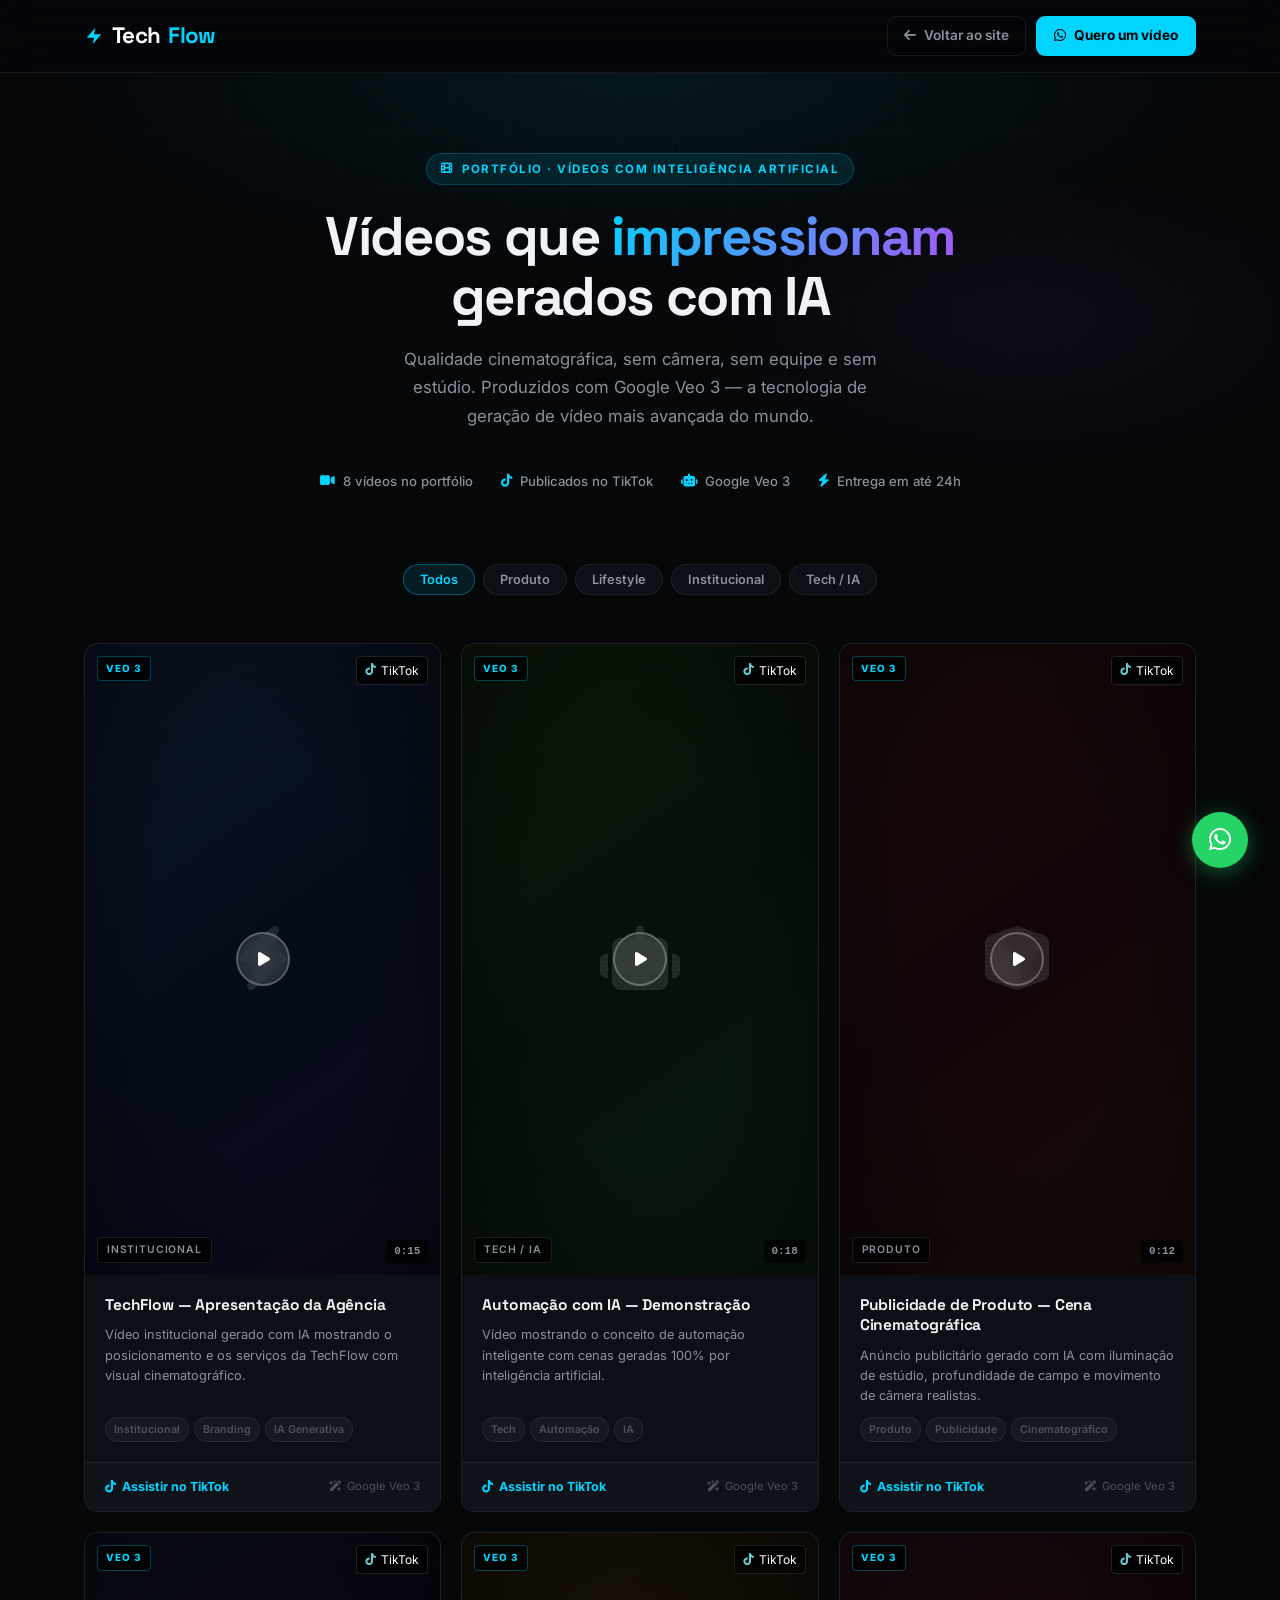
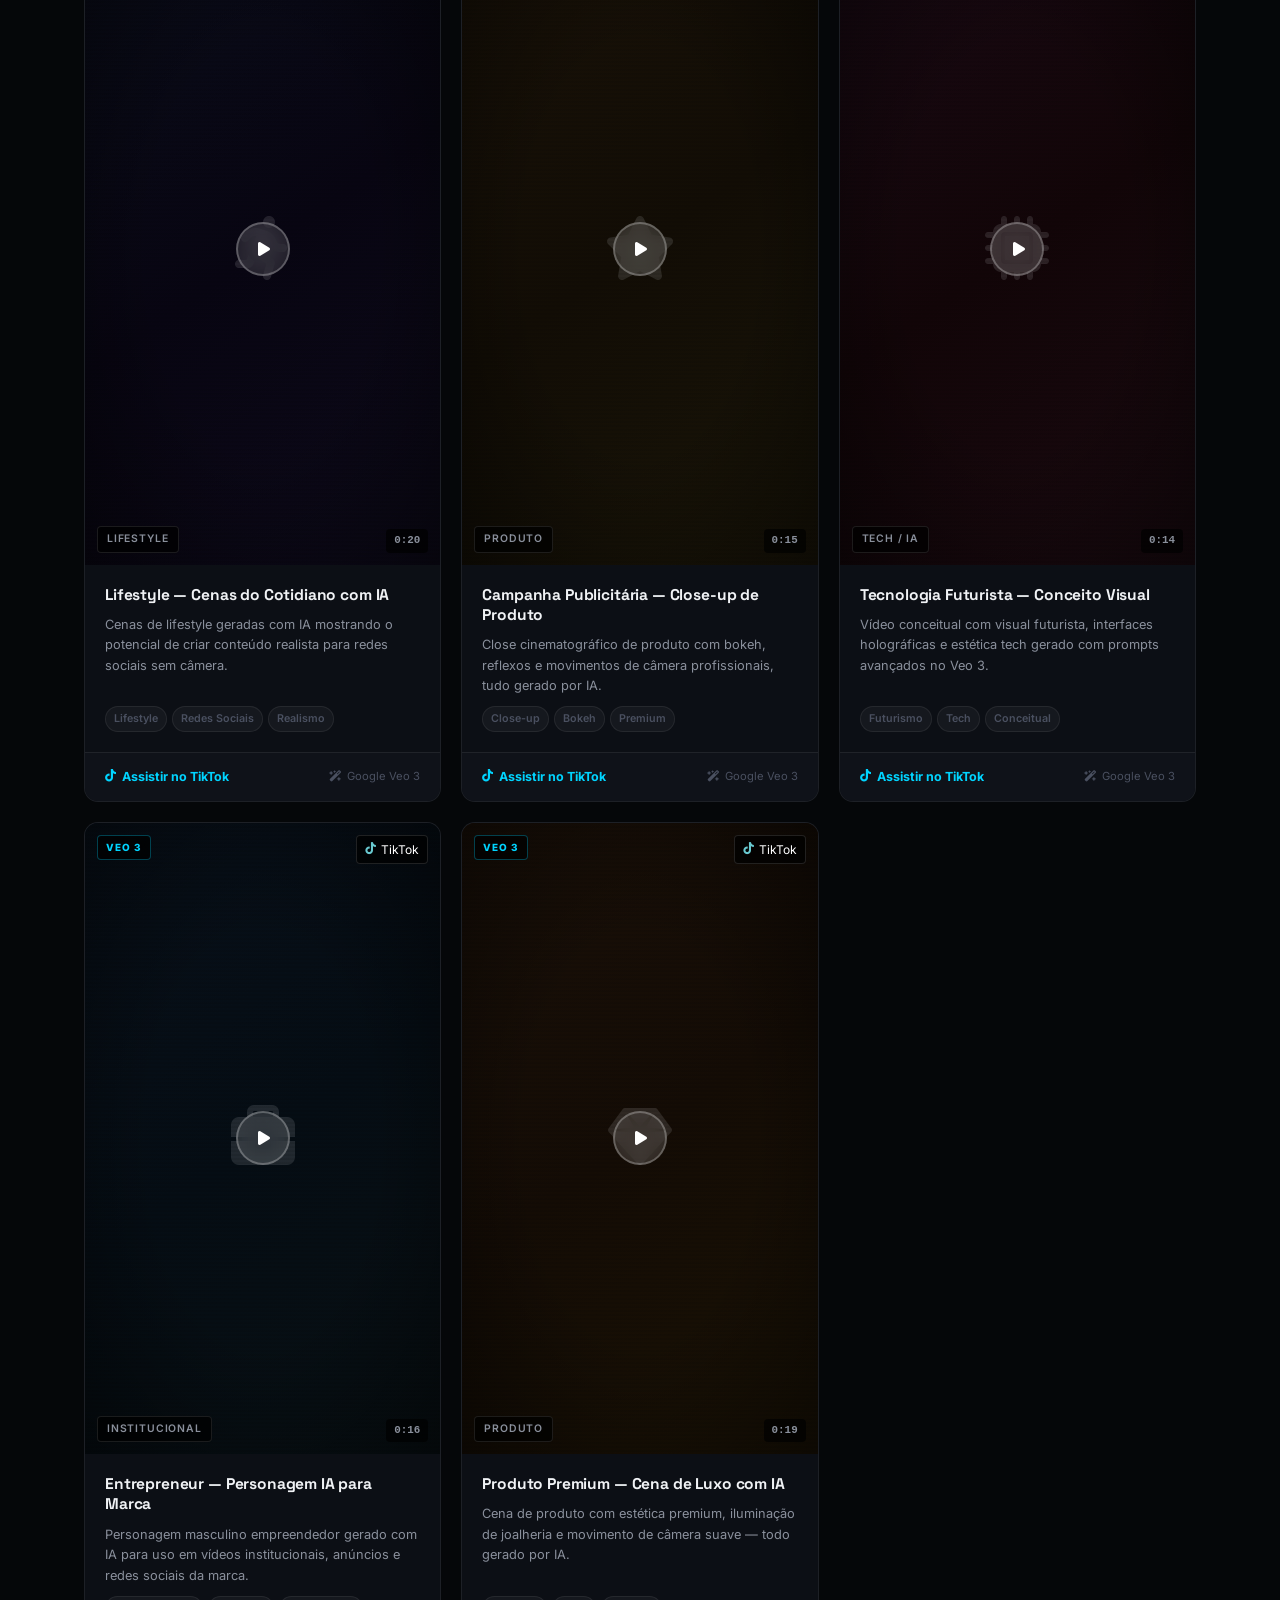
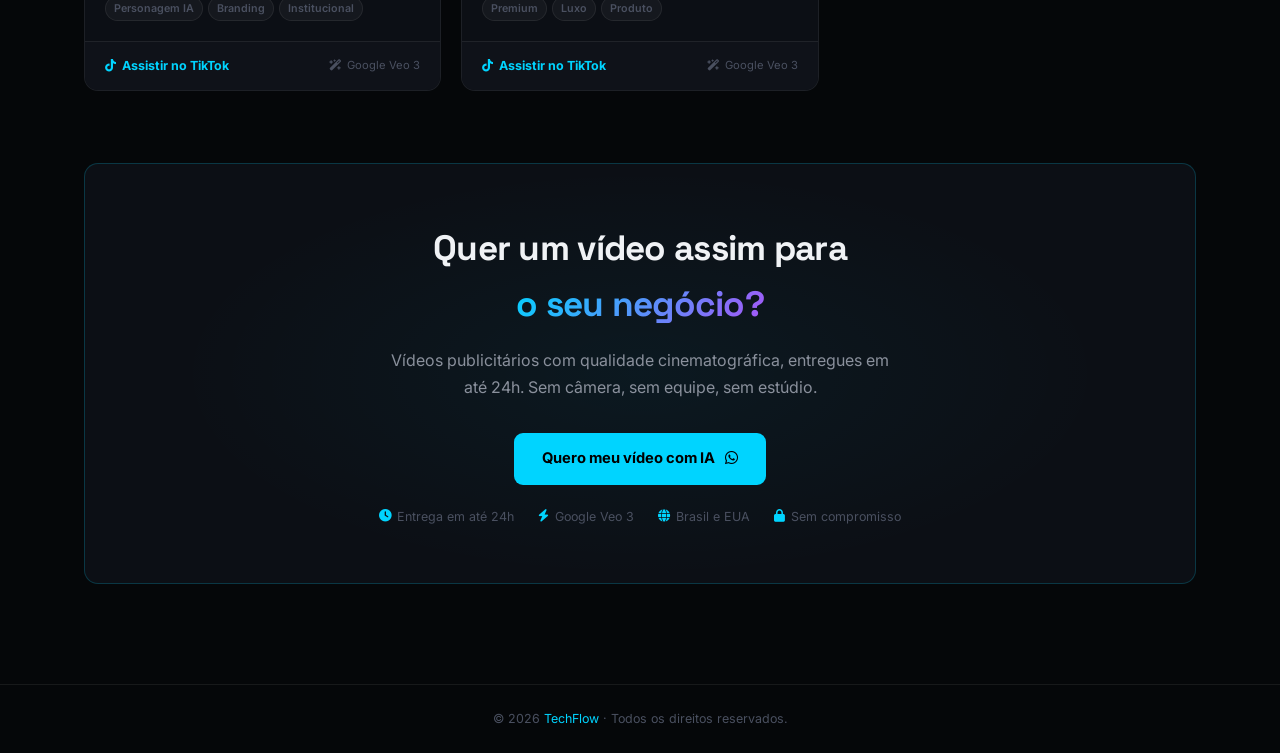
==== commit 0e898087: "Site Techflow" ====
--- a/videos.html
+++ b/videos.html
@@ -289,7 +289,6 @@
       .thumb-gradient-3 { background: linear-gradient(145deg, #1a0a0a 0%, #120508 50%, #1a0d0a 100%); }
       .thumb-gradient-4 { background: linear-gradient(145deg, #0a0d1a 0%, #080512 50%, #0d0a1a 100%); }
       .thumb-gradient-5 { background: linear-gradient(145deg, #1a1208 0%, #120d05 50%, #1a1508 100%); }
-      .thumb-gradient-6 { background: linear-gradient(145deg, #0a1a12 0%, #051208 50%, #0a1a0d 100%); }
       .thumb-gradient-7 { background: linear-gradient(145deg, #1a0a14 0%, #120508 50%, #1a0a10 100%); }
       .thumb-gradient-8 { background: linear-gradient(145deg, #08101a 0%, #050d14 50%, #081014 100%); }
       .thumb-gradient-9 { background: linear-gradient(145deg, #1a1008 0%, #140c05 50%, #1a1205 100%); }
@@ -634,7 +633,7 @@
           Produzidos com Google Veo 3 — a tecnologia de geração de vídeo mais avançada do mundo.
         </p>
         <div class="hero-meta">
-          <div class="meta-item"><i class="fas fa-video"></i> 9 vídeos no portfólio</div>
+          <div class="meta-item"><i class="fas fa-video"></i> 8 vídeos no portfólio</div>
           <div class="meta-item"><i class="fab fa-tiktok"></i> Publicados no TikTok</div>
           <div class="meta-item"><i class="fas fa-robot"></i> Google Veo 3</div>
           <div class="meta-item"><i class="fas fa-bolt"></i> Entrega em até 24h</div>
@@ -808,37 +807,7 @@
             </div>
           </a>
 
-          <!-- VÍDEO 6 -->
-          <a href="https://vt.tiktok.com/ZSQWxkrcB/" target="_blank" rel="noopener noreferrer"
-             class="video-card reveal" data-category="lifestyle">
-            <div class="video-thumb thumb-gradient-6">
-              <div class="video-thumb-bg thumb-gradient-6"></div>
-              <div class="thumb-icon"><i class="fas fa-city"></i></div>
-              <div class="thumb-scanlines"></div>
-              <div class="thumb-vignette"></div>
-              <div class="thumb-ai-badge">Veo 3</div>
-              <div class="thumb-platform"><i class="fab fa-tiktok"></i> TikTok</div>
-              <div class="thumb-category">Lifestyle</div>
-              <div class="thumb-duration">0:17</div>
-              <div class="play-btn"><i class="fas fa-play"></i></div>
-              <div class="thumb-overlay"></div>
-            </div>
-            <div class="video-card-body">
-              <h3>Ambiente Urbano — Cenas Externas com IA</h3>
-              <p>Cenas urbanas externas com iluminação natural, movimento de pessoas e profundidade cinematográfica — 100% IA.</p>
-              <div class="video-tags">
-                <span class="vtag">Urbano</span>
-                <span class="vtag">Externo</span>
-                <span class="vtag">Lifestyle</span>
-              </div>
-            </div>
-            <div class="video-card-footer">
-              <span class="vcard-link"><i class="fab fa-tiktok"></i> Assistir no TikTok</span>
-              <span class="vcard-tool"><i class="fas fa-wand-magic-sparkles"></i> Google Veo 3</span>
-            </div>
-          </a>
-
-          <!-- VÍDEO 7 -->
+          <!-- VÍDEO 6 (era o 7 — Tech Futurista) -->
           <a href="https://vt.tiktok.com/ZSQWxfoyF/" target="_blank" rel="noopener noreferrer"
              class="video-card reveal" data-category="tech">
             <div class="video-thumb thumb-gradient-7">
@@ -868,7 +837,7 @@
             </div>
           </a>
 
-          <!-- VÍDEO 8 -->
+          <!-- VÍDEO 7 (era o 8 — Entrepreneur) -->
           <a href="https://vt.tiktok.com/ZSQWx42r3/" target="_blank" rel="noopener noreferrer"
              class="video-card reveal" data-category="institucional">
             <div class="video-thumb thumb-gradient-8">
@@ -898,7 +867,7 @@
             </div>
           </a>
 
-          <!-- VÍDEO 9 -->
+          <!-- VÍDEO 8 (era o 9 — Produto Premium) -->
           <a href="https://vt.tiktok.com/ZSQWxwoXa/" target="_blank" rel="noopener noreferrer"
              class="video-card reveal" data-category="produto">
             <div class="video-thumb thumb-gradient-9">
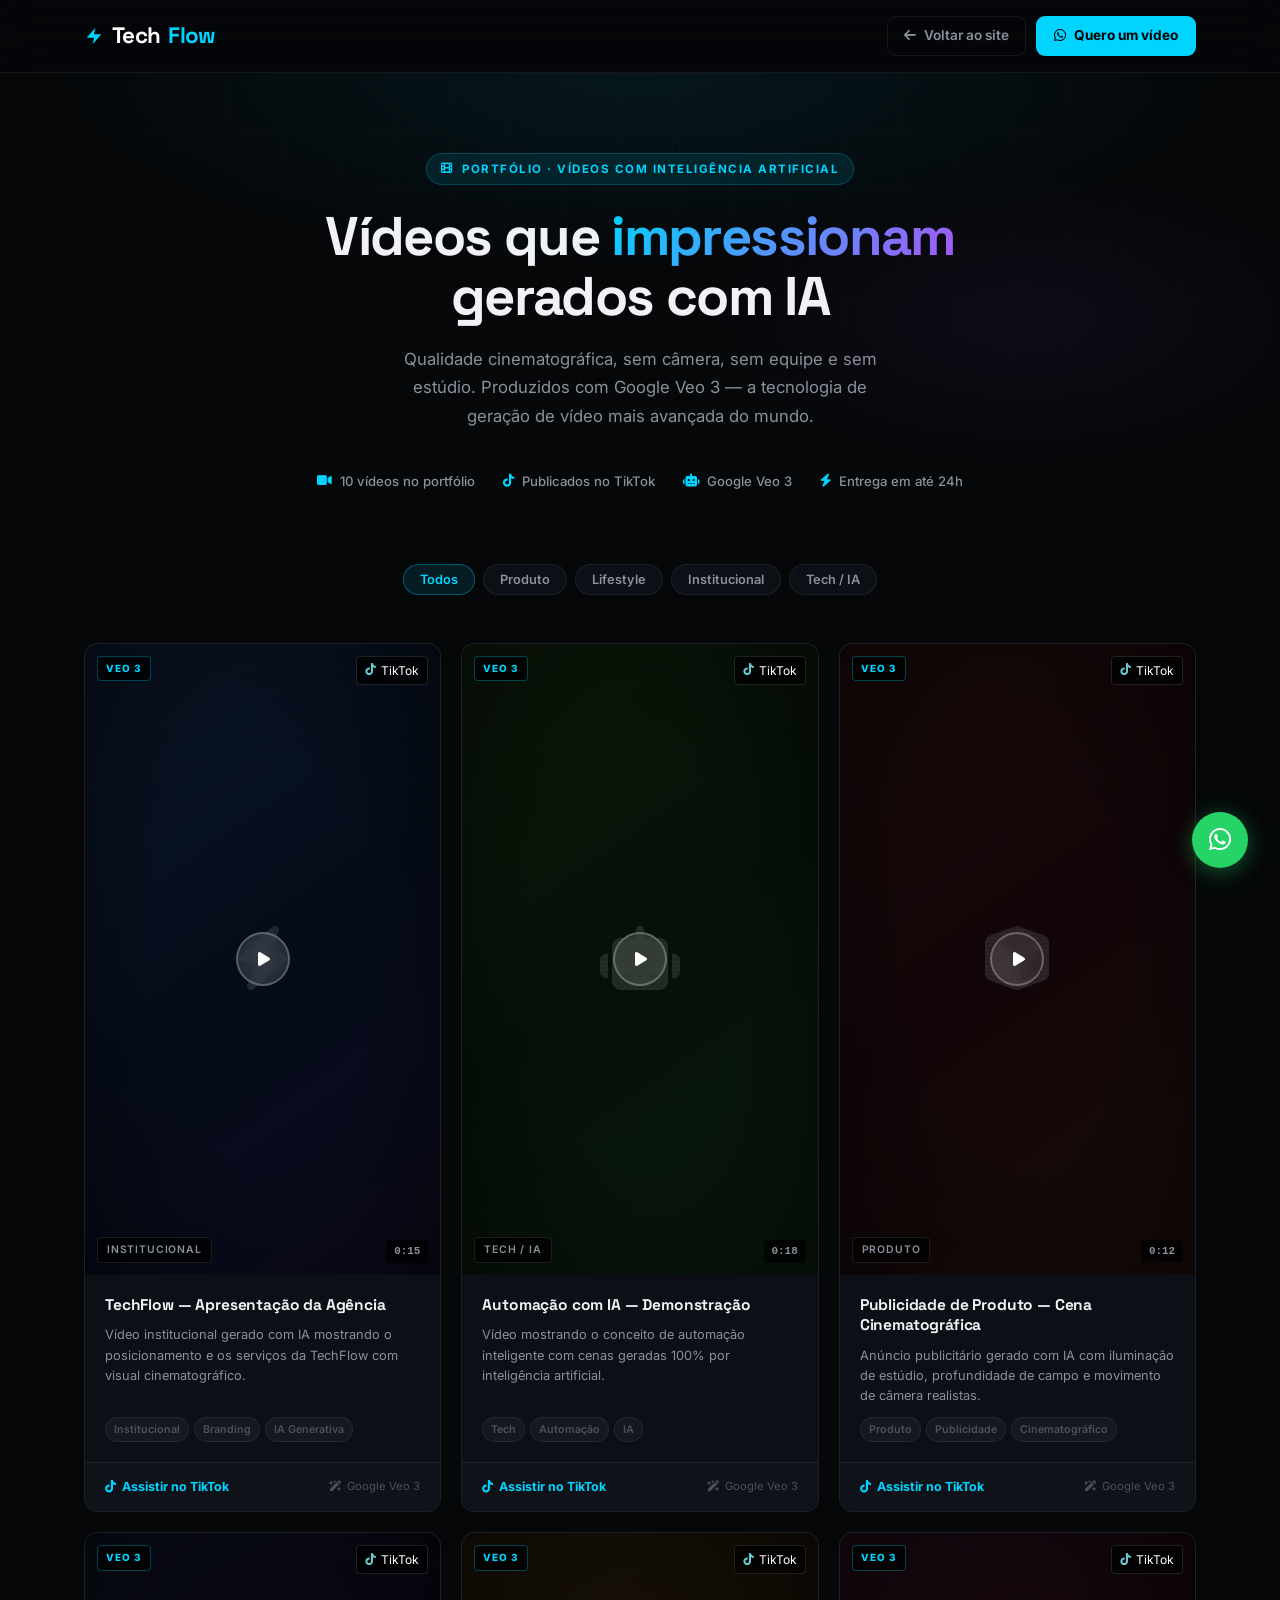
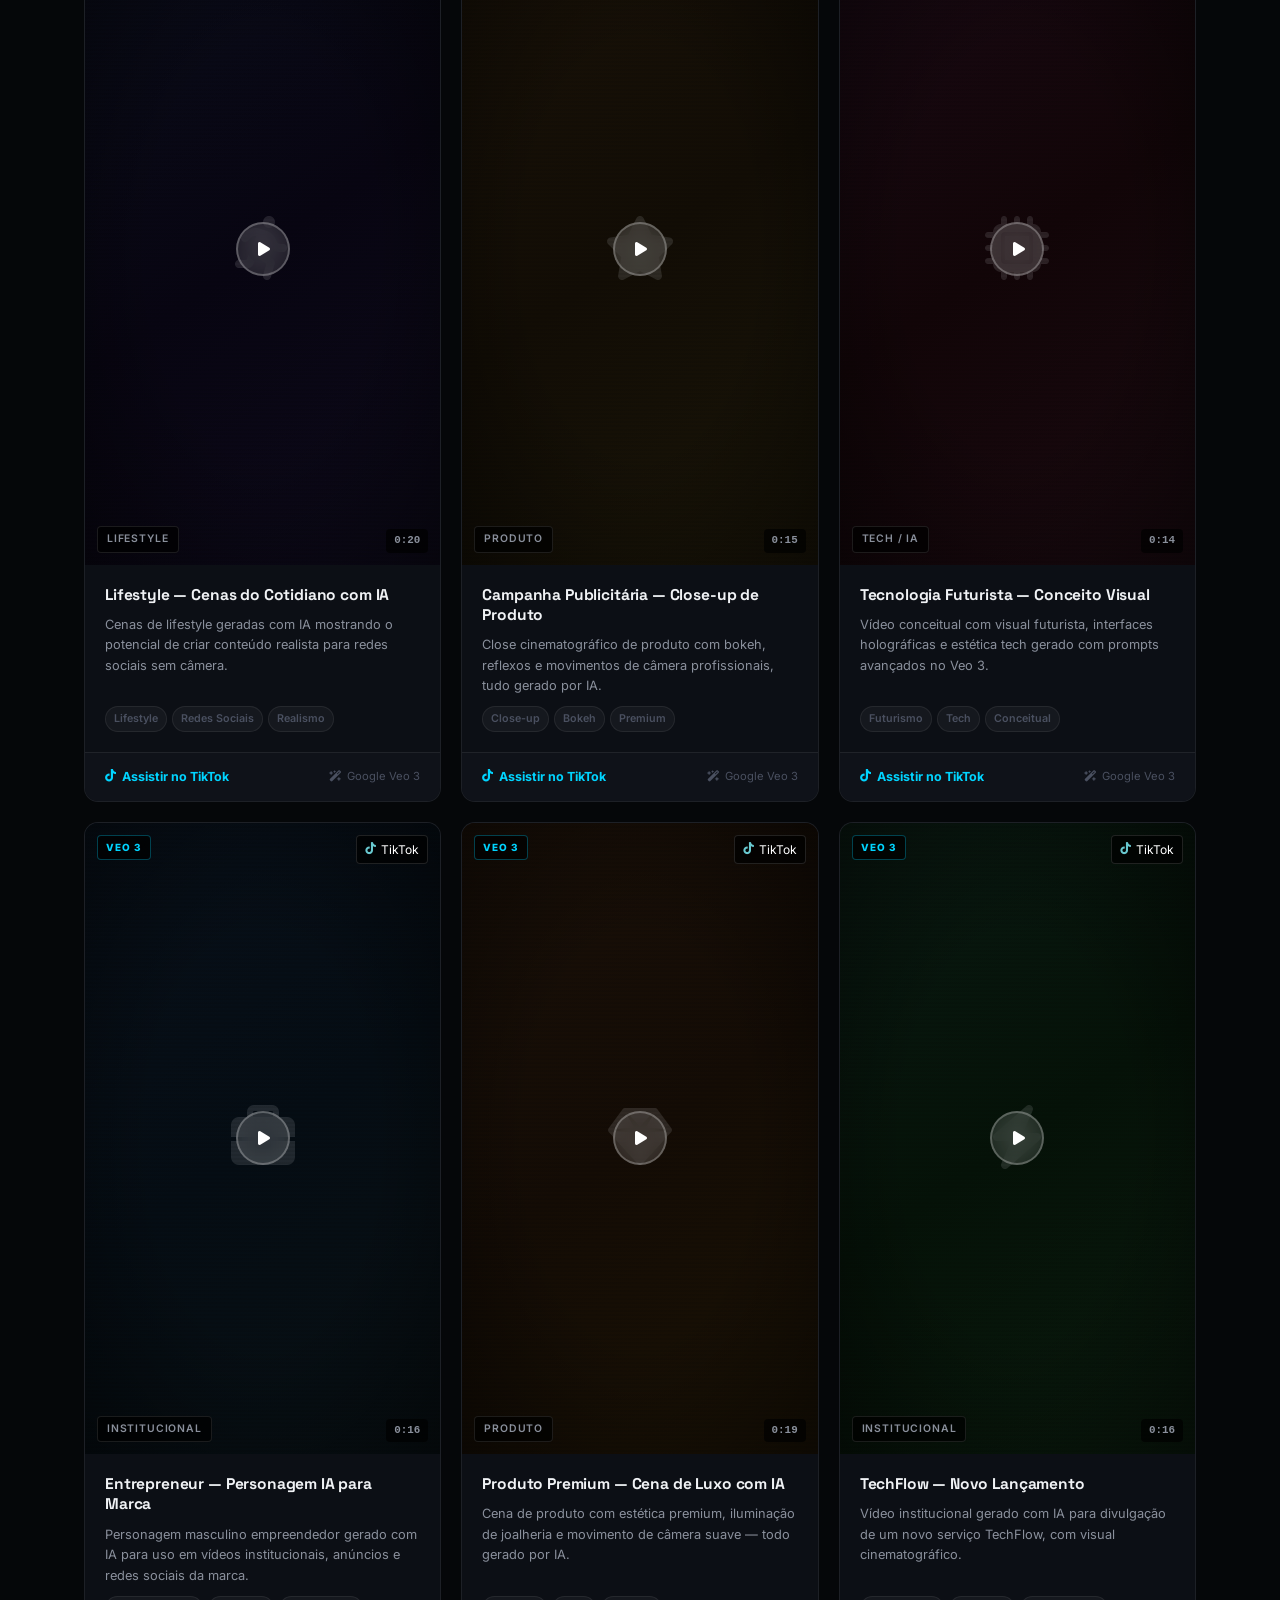
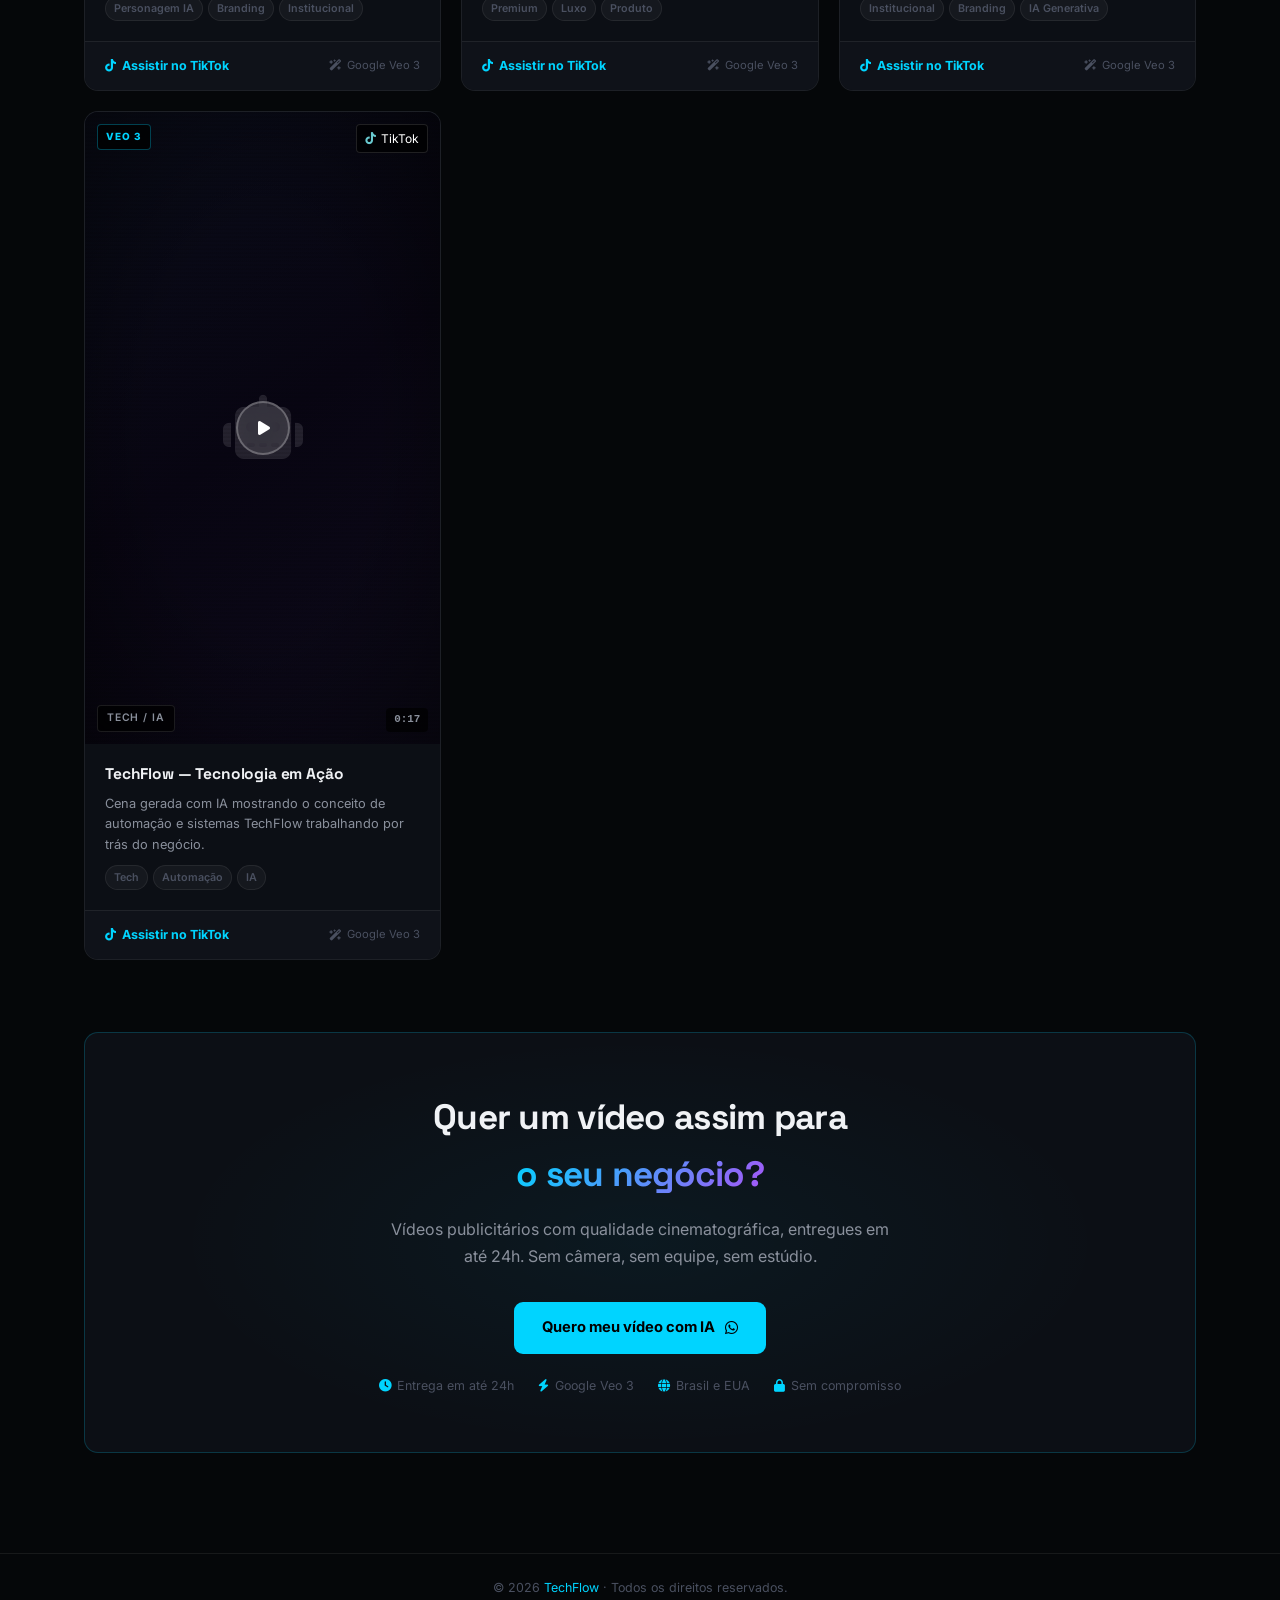
==== commit da114b64: "Final" ====
--- a/videos.html
+++ b/videos.html
@@ -1,4 +1,4 @@
-<!doctype html>
+<!Doctype html>
 <html lang="pt-br">
   <head>
     <meta charset="UTF-8" />
@@ -289,6 +289,7 @@
       .thumb-gradient-3 { background: linear-gradient(145deg, #1a0a0a 0%, #120508 50%, #1a0d0a 100%); }
       .thumb-gradient-4 { background: linear-gradient(145deg, #0a0d1a 0%, #080512 50%, #0d0a1a 100%); }
       .thumb-gradient-5 { background: linear-gradient(145deg, #1a1208 0%, #120d05 50%, #1a1508 100%); }
+      .thumb-gradient-6 { background: linear-gradient(145deg, #0a1a12 0%, #051208 50%, #0a1a0d 100%); }
       .thumb-gradient-7 { background: linear-gradient(145deg, #1a0a14 0%, #120508 50%, #1a0a10 100%); }
       .thumb-gradient-8 { background: linear-gradient(145deg, #08101a 0%, #050d14 50%, #081014 100%); }
       .thumb-gradient-9 { background: linear-gradient(145deg, #1a1008 0%, #140c05 50%, #1a1205 100%); }
@@ -633,7 +634,7 @@
           Produzidos com Google Veo 3 — a tecnologia de geração de vídeo mais avançada do mundo.
         </p>
         <div class="hero-meta">
-          <div class="meta-item"><i class="fas fa-video"></i> 8 vídeos no portfólio</div>
+          <div class="meta-item"><i class="fas fa-video"></i> 10 vídeos no portfólio</div>
           <div class="meta-item"><i class="fab fa-tiktok"></i> Publicados no TikTok</div>
           <div class="meta-item"><i class="fas fa-robot"></i> Google Veo 3</div>
           <div class="meta-item"><i class="fas fa-bolt"></i> Entrega em até 24h</div>
@@ -897,6 +898,66 @@
             </div>
           </a>
 
+          <!-- VÍDEO 9 -->
+          <a href="https://vt.tiktok.com/ZSXxWCrtC/" target="_blank" rel="noopener noreferrer"
+             class="video-card reveal" data-category="institucional">
+            <div class="video-thumb thumb-gradient-6">
+              <div class="video-thumb-bg thumb-gradient-6"></div>
+              <div class="thumb-icon"><i class="fas fa-bolt"></i></div>
+              <div class="thumb-scanlines"></div>
+              <div class="thumb-vignette"></div>
+              <div class="thumb-ai-badge">Veo 3</div>
+              <div class="thumb-platform"><i class="fab fa-tiktok"></i> TikTok</div>
+              <div class="thumb-category">Institucional</div>
+              <div class="thumb-duration">0:16</div>
+              <div class="play-btn"><i class="fas fa-play"></i></div>
+              <div class="thumb-overlay"></div>
+            </div>
+            <div class="video-card-body">
+              <h3>TechFlow — Novo Lançamento</h3>
+              <p>Vídeo institucional gerado com IA para divulgação de um novo serviço TechFlow, com visual cinematográfico.</p>
+              <div class="video-tags">
+                <span class="vtag">Institucional</span>
+                <span class="vtag">Branding</span>
+                <span class="vtag">IA Generativa</span>
+              </div>
+            </div>
+            <div class="video-card-footer">
+              <span class="vcard-link"><i class="fab fa-tiktok"></i> Assistir no TikTok</span>
+              <span class="vcard-tool"><i class="fas fa-wand-magic-sparkles"></i> Google Veo 3</span>
+            </div>
+          </a>
+
+          <!-- VÍDEO 10 -->
+          <a href="https://vt.tiktok.com/ZSXxW9wN3/" target="_blank" rel="noopener noreferrer"
+             class="video-card reveal" data-category="tech">
+            <div class="video-thumb thumb-gradient-4">
+              <div class="video-thumb-bg thumb-gradient-4"></div>
+              <div class="thumb-icon"><i class="fas fa-robot"></i></div>
+              <div class="thumb-scanlines"></div>
+              <div class="thumb-vignette"></div>
+              <div class="thumb-ai-badge">Veo 3</div>
+              <div class="thumb-platform"><i class="fab fa-tiktok"></i> TikTok</div>
+              <div class="thumb-category">Tech / IA</div>
+              <div class="thumb-duration">0:17</div>
+              <div class="play-btn"><i class="fas fa-play"></i></div>
+              <div class="thumb-overlay"></div>
+            </div>
+            <div class="video-card-body">
+              <h3>TechFlow — Tecnologia em Ação</h3>
+              <p>Cena gerada com IA mostrando o conceito de automação e sistemas TechFlow trabalhando por trás do negócio.</p>
+              <div class="video-tags">
+                <span class="vtag">Tech</span>
+                <span class="vtag">Automação</span>
+                <span class="vtag">IA</span>
+              </div>
+            </div>
+            <div class="video-card-footer">
+              <span class="vcard-link"><i class="fab fa-tiktok"></i> Assistir no TikTok</span>
+              <span class="vcard-tool"><i class="fas fa-wand-magic-sparkles"></i> Google Veo 3</span>
+            </div>
+          </a>
+
         </div><!-- /video-grid -->
 
         <!-- CTA FINAL -->
@@ -965,4 +1026,4 @@
       });
     </script>
   </body>
-</html>+</html>
